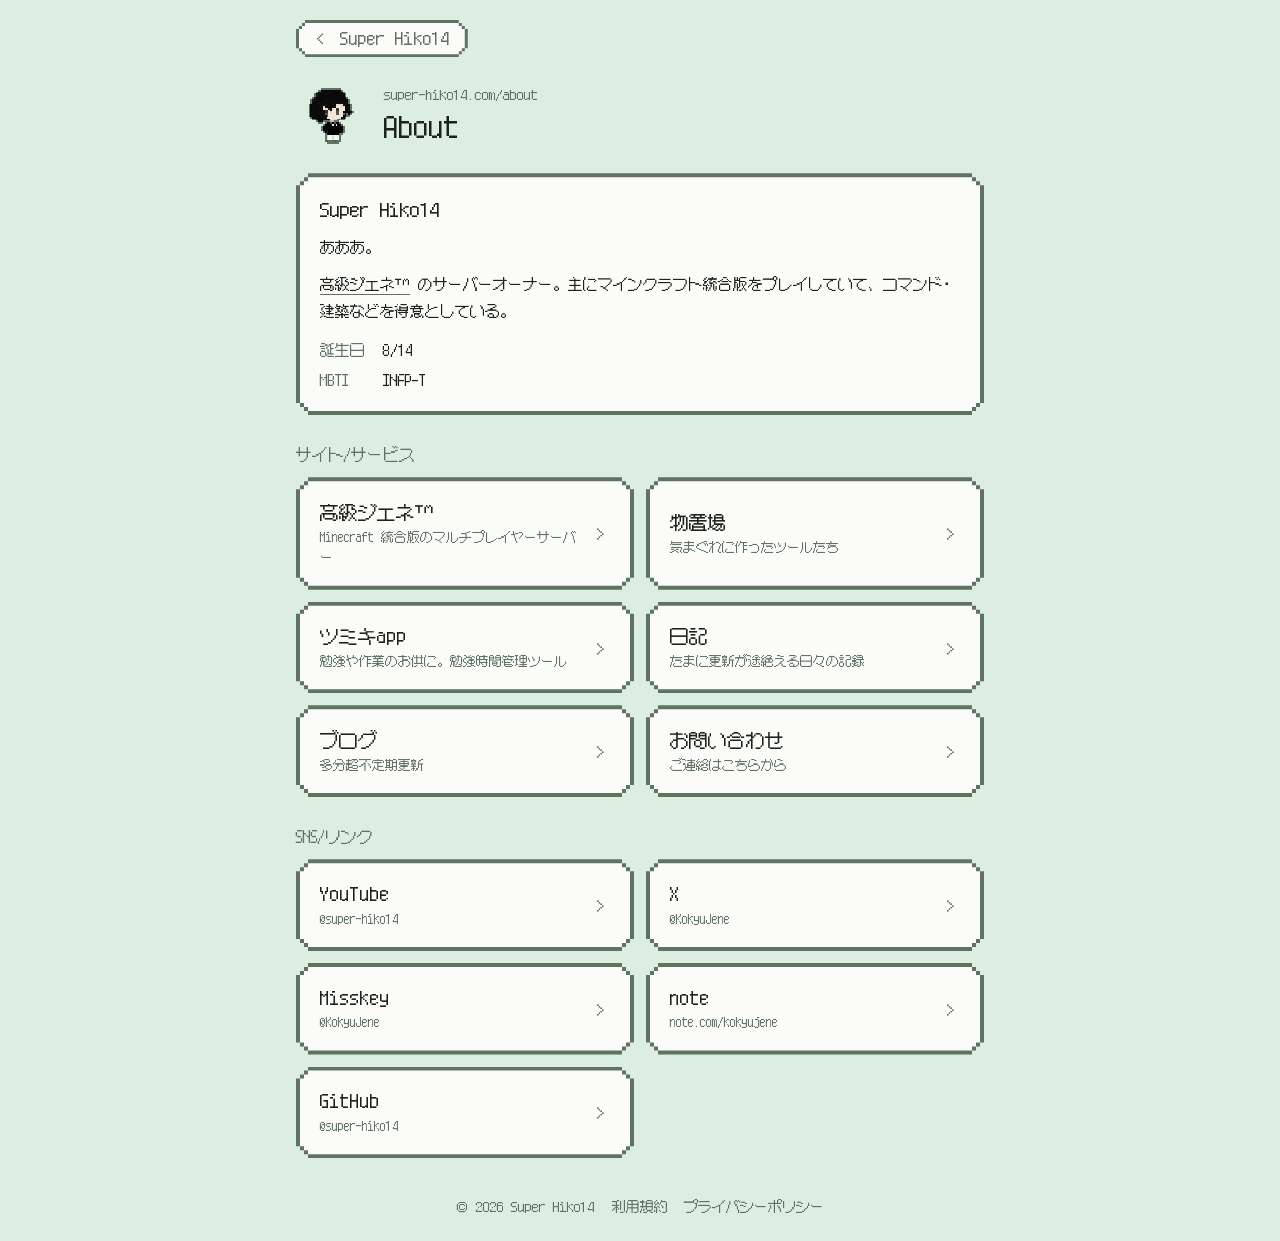
==== about/index.html @ 376801e6 "Consolidate sub site into super-hiko14.com - Add about, contact, monooki (tools) pages with shared p" ====
<!DOCTYPE html>
<html lang="ja">
<head>
<meta charset="utf-8">
<meta name="viewport" content="width=device-width, initial-scale=1, viewport-fit=cover">
<title>About — Super Hiko14</title>
<meta name="description" content="Super Hiko14とその運営するサイト/サービスについて紹介するページです。">
<link rel="canonical" href="https://super-hiko14.com/about/">
<meta name="theme-color" content="#dcede1">
<link rel="icon" href="/favicon.ico" sizes="any">
<link rel="icon" type="image/png" href="/favicon.png">
<meta property="og:type" content="profile">
<meta property="og:site_name" content="Super Hiko14">
<meta property="og:title" content="About — Super Hiko14">
<meta property="og:description" content="Super Hiko14とその運営するサイト/サービスについて紹介するページです。">
<meta property="og:url" content="https://super-hiko14.com/about/">
<meta property="og:image" content="https://super-hiko14.com/sozai/images/eee.png">
<meta name="twitter:card" content="summary">
<link rel="stylesheet" href="/sozai/site.css">
</head>
<body>
<div class="page">
  <div class="top"><a class="chip back" href="/">‹ Super Hiko14</a></div>

  <header class="head">
    <img src="/sozai/images/eee.png" alt="" width="72" height="72">
    <div>
      <p class="eyebrow">super-hiko14.com/about</p>
      <h1>About</h1>
    </div>
  </header>

  <section class="card">
    <h2>Super Hiko14</h2>
    <p>あああ。</p>
    <p><a href="https://kokyujene.super-hiko14.com" target="_blank" rel="noopener">高級ジェネ™</a> のサーバーオーナー。主にマインクラフト統合版をプレイしていて、コマンド･建築などを得意としている。</p>
    <dl class="facts">
      <dt>誕生日</dt><dd>8/14</dd>
      <dt>MBTI</dt><dd>INFP-T</dd>
    </dl>
  </section>

  <h2 class="section-title">サイト/サービス</h2>
  <ul class="links two">
    <li><a class="card" href="https://kokyujene.super-hiko14.com" target="_blank" rel="noopener">
      <span><span class="t">高級ジェネ™</span><span class="d">Minecraft 統合版のマルチプレイヤーサーバー</span></span><span class="go">›</span></a></li>
    <li><a class="card" href="/monooki/">
      <span><span class="t">物置場</span><span class="d">気まぐれに作ったツールたち</span></span><span class="go">›</span></a></li>
    <li><a class="card" href="https://tsumiki.app" target="_blank" rel="noopener">
      <span><span class="t">ツミキapp</span><span class="d">勉強や作業のお供に。勉強時間管理ツール</span></span><span class="go">›</span></a></li>
    <li><a class="card" href="https://super-hiko14.me/diary/">
      <span><span class="t">日記</span><span class="d">たまに更新が途絶える日々の記録</span></span><span class="go">›</span></a></li>
    <li><a class="card" href="https://super-hiko14.me/blog/">
      <span><span class="t">ブログ</span><span class="d">多分超不定期更新</span></span><span class="go">›</span></a></li>
    <li><a class="card" href="/contact/">
      <span><span class="t">お問い合わせ</span><span class="d">ご連絡はこちらから</span></span><span class="go">›</span></a></li>
  </ul>

  <h2 class="section-title">SNS/リンク</h2>
  <ul class="links two">
    <li><a class="card" href="https://www.youtube.com/@super-hiko14" target="_blank" rel="noopener">
      <span><span class="t">YouTube</span><span class="d">@super-hiko14</span></span><span class="go">›</span></a></li>
    <li><a class="card" href="https://x.com/KokyuJene" target="_blank" rel="noopener">
      <span><span class="t">X</span><span class="d">@KokyuJene</span></span><span class="go">›</span></a></li>
    <li><a class="card" href="https://misskey.io/@KokyuJene" target="_blank" rel="noopener">
      <span><span class="t">Misskey</span><span class="d">@KokyuJene</span></span><span class="go">›</span></a></li>
    <li><a class="card" href="https://note.com/kokyujene" target="_blank" rel="noopener">
      <span><span class="t">note</span><span class="d">note.com/kokyujene</span></span><span class="go">›</span></a></li>
    <li><a class="card" href="https://github.com/super-hiko14" target="_blank" rel="noopener">
      <span><span class="t">GitHub</span><span class="d">@super-hiko14</span></span><span class="go">›</span></a></li>
  </ul>
</div>

<footer class="foot">
  <span>&copy; 2026 Super Hiko14</span>
  <a href="/terms/">利用規約</a>
  <a href="/privacypolicy/">プライバシーポリシー</a>
</footer>
</body>
</html>
---- sozai/site.css ----
/* =============================================
   トップ以外のページ(About・物置場・お問い合わせ・規約など)で使う共通の見た目
   トップ(index.html)と同じ色・同じドットの角
============================================= */
@font-face{
  font-family:"MaruMinya";
  src: url(/sozai/fonts/x12y12pxMaruMinya.ttf) format("truetype");
  font-display:swap;
}
:root{
  color-scheme:light;
  --bg:#dcede1;
  --ink:#1c231e;
  --line:#607363;
  --paper:#fbfcfa;
  --hover:#eaf3ec;
  --soft:#c5ddcc;
  --pixel:"MaruMinya","Hiragino Kaku Gothic ProN","Yu Gothic",Meiryo,sans-serif;
  --text:var(--pixel);   /* 本文もドットフォントでそろえる */
  box-sizing:border-box;
}
*,*::before,*::after{box-sizing:inherit}
html{background:var(--bg);-webkit-text-size-adjust:100%}
body{
  margin:0;min-height:100svh;
  display:flex;flex-direction:column;
  background:var(--bg);color:var(--ink);
  font-family:var(--text);font-size:15px;line-height:1.8;
  -webkit-tap-highlight-color:transparent;
  padding:env(safe-area-inset-top,0px) 0 env(safe-area-inset-bottom,0px);
}
a{color:inherit;text-underline-offset:3px;text-decoration-color:var(--line)}
a:hover{text-decoration-thickness:2px}
::selection{background:var(--soft)}

.page{
  width:100%;max-width:720px;margin:0 auto;padding:20px 16px 0;
  flex:1;
  animation:rise .5s cubic-bezier(.16,.9,.3,1) both;
}
@keyframes rise{from{opacity:0;transform:translateY(10px)}to{opacity:1;transform:none}}

/* ---------- ドットの角(chip = 押せるもの、card = 箱) ---------- */
.chip,.card{
  position:relative;isolation:isolate;
  background:var(--line);
  clip-path:polygon(0 calc(var(--p)*3),calc(var(--p)*1) calc(var(--p)*3),calc(var(--p)*1) calc(var(--p)*2),calc(var(--p)*2) calc(var(--p)*2),calc(var(--p)*2) calc(var(--p)*1),calc(var(--p)*3) calc(var(--p)*1),calc(var(--p)*3) 0,calc(100% - var(--p)*3) 0,calc(100% - var(--p)*3) calc(var(--p)*1),calc(100% - var(--p)*2) calc(var(--p)*1),calc(100% - var(--p)*2) calc(var(--p)*2),calc(100% - var(--p)*1) calc(var(--p)*2),calc(100% - var(--p)*1) calc(var(--p)*3),100% calc(var(--p)*3),100% calc(100% - var(--p)*3),calc(100% - var(--p)*1) calc(100% - var(--p)*3),calc(100% - var(--p)*1) calc(100% - var(--p)*2),calc(100% - var(--p)*2) calc(100% - var(--p)*2),calc(100% - var(--p)*2) calc(100% - var(--p)*1),calc(100% - var(--p)*3) calc(100% - var(--p)*1),calc(100% - var(--p)*3) 100%,calc(var(--p)*3) 100%,calc(var(--p)*3) calc(100% - var(--p)*1),calc(var(--p)*2) calc(100% - var(--p)*1),calc(var(--p)*2) calc(100% - var(--p)*2),calc(var(--p)*1) calc(100% - var(--p)*2),calc(var(--p)*1) calc(100% - var(--p)*3),0 calc(100% - var(--p)*3));
}
.chip::before,.card::before{
  content:"";position:absolute;inset:0;z-index:-1;
  background:var(--paper);
  clip-path:polygon(calc(var(--p)*1) calc(var(--p)*3),calc(var(--p)*2) calc(var(--p)*3),calc(var(--p)*2) calc(var(--p)*2),calc(var(--p)*3) calc(var(--p)*2),calc(var(--p)*3) calc(var(--p)*1),calc(100% - var(--p)*3) calc(var(--p)*1),calc(100% - var(--p)*3) calc(var(--p)*2),calc(100% - var(--p)*2) calc(var(--p)*2),calc(100% - var(--p)*2) calc(var(--p)*3),calc(100% - var(--p)*1) calc(var(--p)*3),calc(100% - var(--p)*1) calc(100% - var(--p)*3),calc(100% - var(--p)*2) calc(100% - var(--p)*3),calc(100% - var(--p)*2) calc(100% - var(--p)*2),calc(100% - var(--p)*3) calc(100% - var(--p)*2),calc(100% - var(--p)*3) calc(100% - var(--p)*1),calc(var(--p)*3) calc(100% - var(--p)*1),calc(var(--p)*3) calc(100% - var(--p)*2),calc(var(--p)*2) calc(100% - var(--p)*2),calc(var(--p)*2) calc(100% - var(--p)*3),calc(var(--p)*1) calc(100% - var(--p)*3));
  transition:background-color .15s ease;
}

.chip{
  --p:3px;
  display:inline-flex;align-items:center;gap:.35em;
  margin:0;padding:calc(.3rem + var(--p)) calc(.9rem + var(--p));
  border:0;color:var(--ink);
  font:inherit;font-family:var(--pixel);font-size:18px;line-height:1.2;
  text-decoration:none;white-space:nowrap;cursor:pointer;
  transition:background-color .15s ease;
}
.chip:hover,.chip:focus-visible{background:var(--ink)}
.chip:hover::before,.chip:focus-visible::before{background:var(--hover)}
.chip:focus-visible{outline:none;text-decoration:underline}
.chip:disabled{cursor:default;opacity:.6}
.chip.back{color:var(--line)}

.card{--p:4px;padding:calc(1.1rem + var(--p)) calc(1.25rem + var(--p))}
.card + .card,.card + .links,.links + .card{margin-top:14px}

/* ---------- ページの頭 ---------- */
.top{display:flex;justify-content:space-between;align-items:center;margin-bottom:22px}
.head{display:flex;align-items:center;gap:16px;margin:0 0 22px}
.head img{
  width:72px;height:72px;flex:none;
  image-rendering:pixelated;image-rendering:crisp-edges;
  -webkit-user-drag:none;user-select:none;
}
.eyebrow{margin:0;color:var(--line);font-family:var(--pixel);font-size:14px;line-height:1.4}
h1{margin:.1em 0 0;font-family:var(--pixel);font-size:30px;line-height:1.25;font-weight:normal}
h2{margin:0 0 .5em;font-family:var(--pixel);font-size:20px;line-height:1.4;font-weight:normal}
.lead{margin:0}
.muted,.note{color:var(--line)}
.note{font-size:13px;margin:.6em 0 0}
.card p{margin:0}
.card p + p{margin-top:.7em}
.card ul{margin:.3em 0 0;padding-left:1.2em}
code{font-family:inherit;font-size:.92em;background:var(--hover);padding:0 .3em}

/* ---------- リンクの一覧(押すと開くカード) ---------- */
.links{display:grid;gap:12px;margin:0;padding:0;list-style:none}
@media (min-width:600px){.links.two{grid-template-columns:1fr 1fr}}
.links a.card{
  display:flex;align-items:center;gap:12px;
  text-decoration:none;color:inherit;height:100%;
  transition:background-color .15s ease,transform .15s ease;
}
.links a.card:hover,.links a.card:focus-visible{background:var(--ink);outline:none}
.links a.card:hover::before,.links a.card:focus-visible::before{background:var(--hover)}
.links a.card:active{transform:translateY(1px)}
.links .t{display:block;font-family:var(--pixel);font-size:19px;line-height:1.35}
.links .d{display:block;color:var(--line);font-size:13px;line-height:1.6;margin-top:2px}
.links .go{margin-left:auto;color:var(--line);font-family:var(--pixel);font-size:20px}
.links .tag{
  display:inline-block;margin-left:.5em;padding:0 .4em;
  background:var(--hover);color:var(--line);font-family:var(--text);font-size:11px;vertical-align:middle;
}
.section-title{margin:28px 0 12px;color:var(--line);font-family:var(--pixel);font-size:16px}

/* ---------- 規約・ポリシー(ざっくりまとめ・目次・小見出し) ---------- */
html{scroll-behavior:smooth}
section[id]{scroll-margin-top:16px}
.summary{margin:.4em 0 0;padding:0;list-style:none}
.summary li{position:relative;padding-left:1.4em}
.summary li + li{margin-top:.35em}
.summary li::before{content:"";position:absolute;left:.2em;top:.62em;width:6px;height:6px;background:var(--line)}
.toc{margin:.2em 0 0;padding:0;list-style:none;counter-reset:toc;display:grid;gap:.15em .8em}
@media (min-width:600px){.toc{grid-template-columns:1fr 1fr}}
.toc a{text-decoration:none}
.toc a:hover{text-decoration:underline}
.toc a::before{counter-increment:toc;content:counter(toc) ". ";color:var(--line)}
h3{margin:1em 0 .3em;font-family:var(--pixel);font-size:16px;font-weight:normal;color:var(--line)}
h3:first-of-type{margin-top:.4em}
.items{margin:.3em 0 0;padding:0;list-style:none}
.items li{display:grid;grid-template-columns:3.2em 1fr;gap:.6em}
.items li + li{margin-top:.25em}
.items b{font-weight:normal;color:var(--line)}
.svc{margin:.4em 0 0;display:grid;gap:10px}
.svc > div{padding:.6em .8em;background:var(--hover)}
.svc dt{font-size:16px}
.svc dd{margin:.15em 0 0;font-size:14px}
.svc dd span{color:var(--line)}
.updated{margin:0 0 .6em;color:var(--line);font-size:13px}

/* ---------- 小さな表(プロフィール) ---------- */
.facts{display:grid;grid-template-columns:auto 1fr;gap:.2em 1.2em;margin:.8em 0 0}
.facts dt{color:var(--line);font-family:var(--pixel)}
.facts dd{margin:0}

/* ---------- フォーム ---------- */
.field{display:block;margin-bottom:16px}
.field > span{display:block;margin-bottom:4px;font-family:var(--pixel);font-size:16px}
.req{color:#b5524a;margin-left:.2em}
.input{
  display:block;width:100%;
  padding:.55em .7em;border:3px solid var(--line);border-radius:0;
  background:var(--paper);color:var(--ink);font:inherit;
  transition:border-color .15s ease,background-color .15s ease;
}
.input:focus{outline:none;border-color:var(--ink);background:#fff}
textarea.input{resize:vertical;min-height:10em}
.check{display:flex;align-items:flex-start;gap:.5em;cursor:pointer}
.check input{width:18px;height:18px;margin:.3em 0 0;accent-color:var(--line)}
.err{display:block;min-height:1.2em;color:#b5524a;font-size:13px}
.actions{display:flex;gap:10px;flex-wrap:wrap;margin-top:6px}
.status{margin-top:14px;font-family:var(--pixel)}
.status.ok{color:var(--line)}
.status.ng{color:#b5524a}

/* ---------- 下 ---------- */
.foot{
  width:100%;max-width:720px;margin:0 auto;
  padding:36px 16px 22px;
  display:flex;flex-wrap:wrap;justify-content:center;gap:.3em 1.2em;
  color:var(--line);font-family:var(--pixel);font-size:14px;
}
.foot a{text-decoration:none}
.foot a:hover{text-decoration:underline}

@media (max-width:420px){
  h1{font-size:26px}
  .head img{width:56px;height:56px}
  .card{padding:calc(.9rem + var(--p)) calc(1rem + var(--p))}
}
@media (prefers-reduced-motion:reduce){
  .page{animation:none}
}
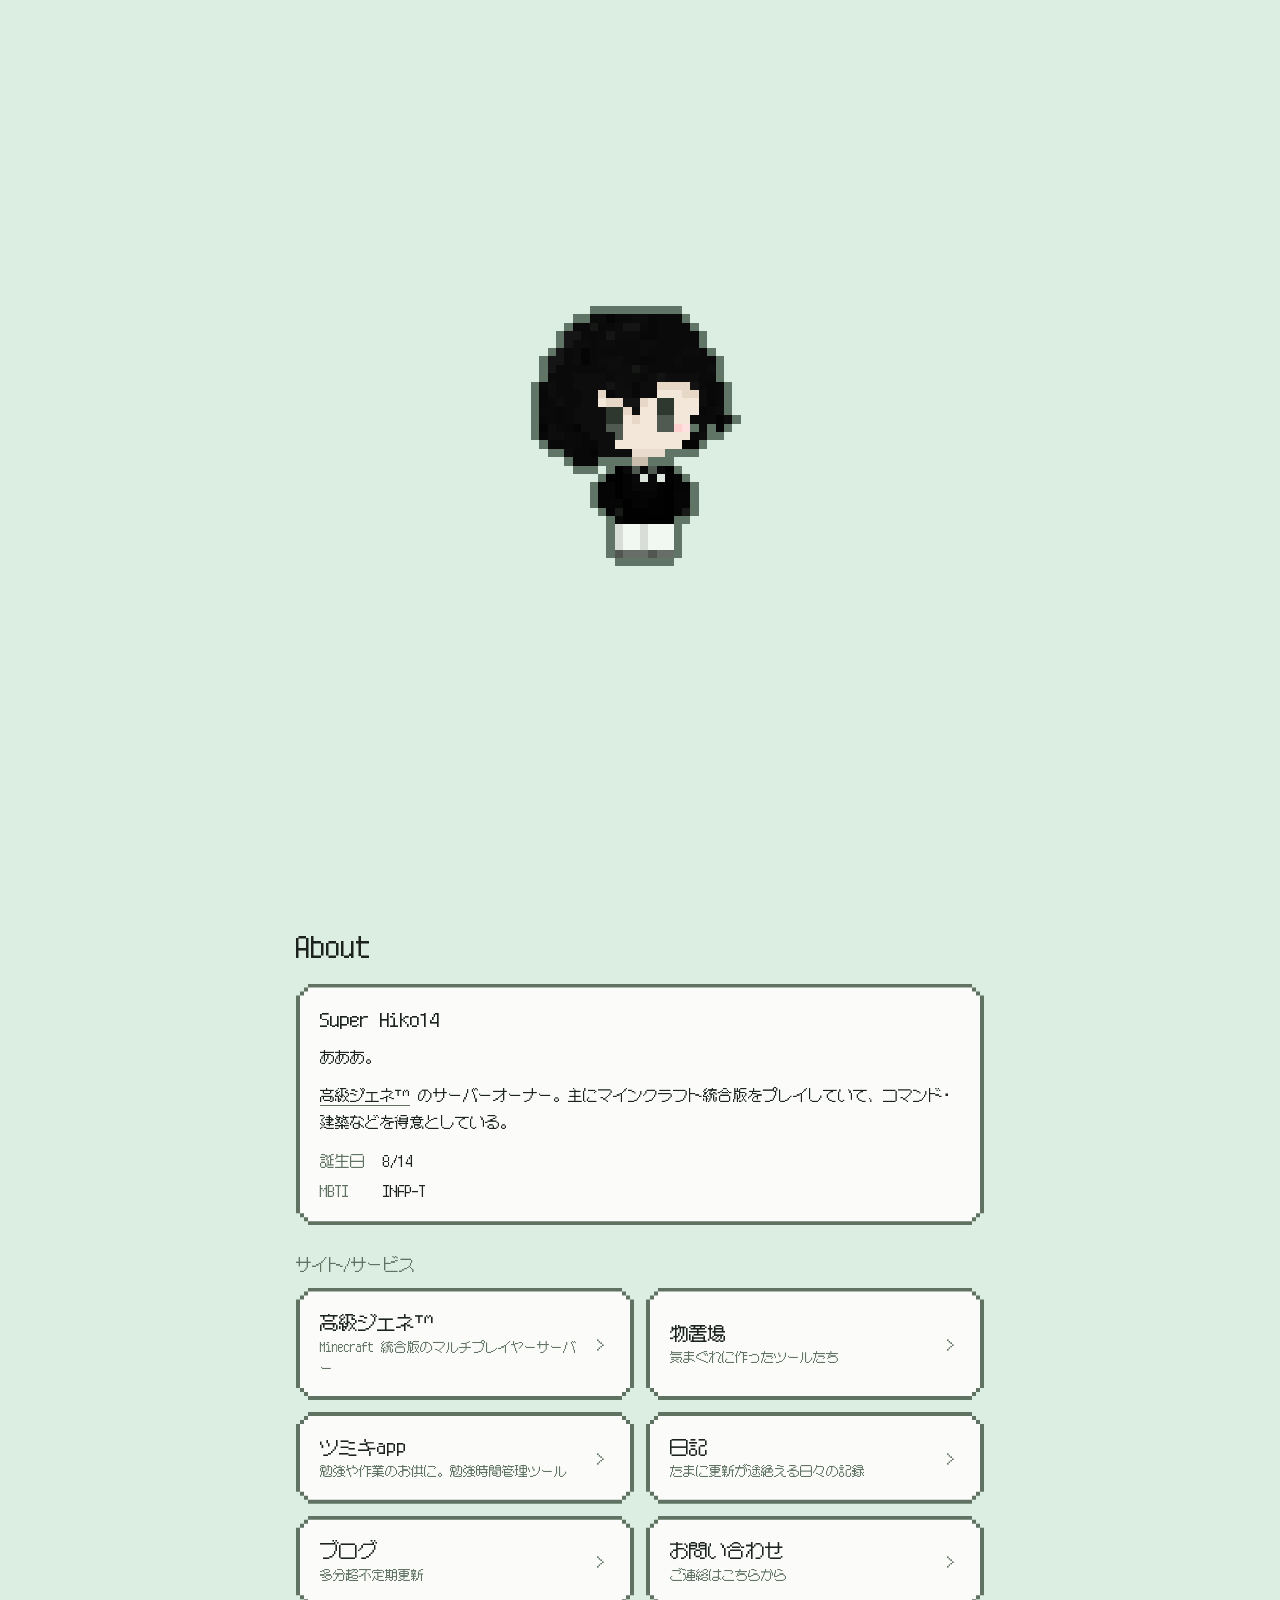
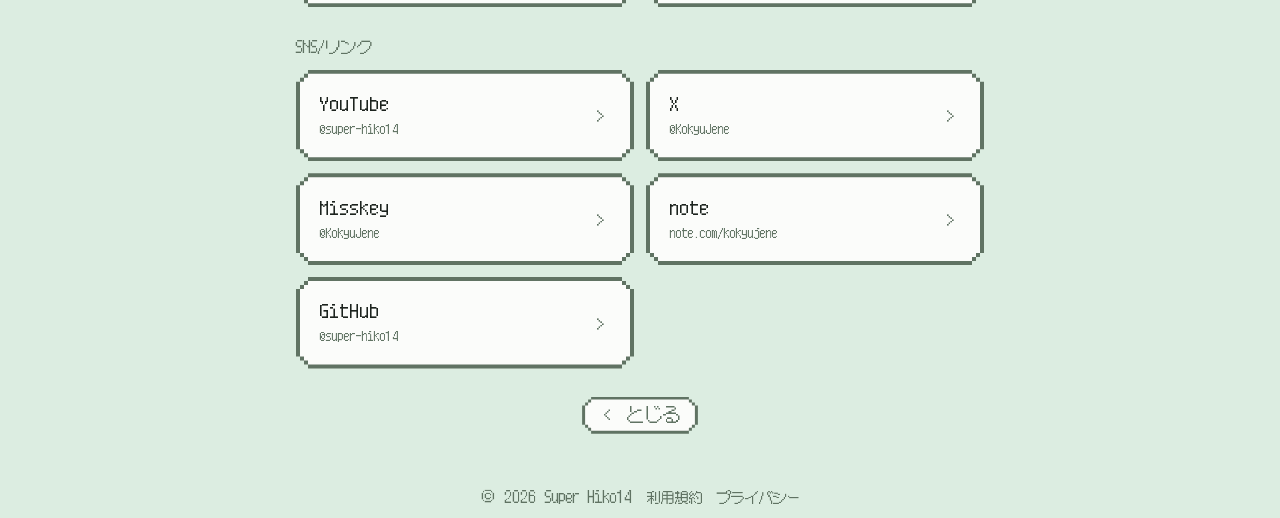
==== commit 2918b0f1: "a" ====
--- a/about/index.html
+++ b/about/index.html
@@ -2,79 +2,15 @@
 <html lang="ja">
 <head>
 <meta charset="utf-8">
-<meta name="viewport" content="width=device-width, initial-scale=1, viewport-fit=cover">
+<meta name="viewport" content="width=device-width, initial-scale=1">
 <title>About — Super Hiko14</title>
-<meta name="description" content="Super Hiko14とその運営するサイト/サービスについて紹介するページです。">
-<link rel="canonical" href="https://super-hiko14.com/about/">
-<meta name="theme-color" content="#dcede1">
-<link rel="icon" href="/favicon.ico" sizes="any">
-<link rel="icon" type="image/png" href="/favicon.png">
-<meta property="og:type" content="profile">
-<meta property="og:site_name" content="Super Hiko14">
-<meta property="og:title" content="About — Super Hiko14">
-<meta property="og:description" content="Super Hiko14とその運営するサイト/サービスについて紹介するページです。">
-<meta property="og:url" content="https://super-hiko14.com/about/">
-<meta property="og:image" content="https://super-hiko14.com/sozai/images/eee.png">
-<meta name="twitter:card" content="summary">
-<link rel="stylesheet" href="/sozai/site.css">
+<!-- About はトップページの中に引っ越しました。古いリンクから来た人をそちらへ送ります -->
+<meta name="robots" content="noindex">
+<link rel="canonical" href="https://super-hiko14.com/">
+<meta http-equiv="refresh" content="0;url=/#about">
+<script>location.replace("/#about")</script>
 </head>
 <body>
-<div class="page">
-  <div class="top"><a class="chip back" href="/">‹ Super Hiko14</a></div>
-
-  <header class="head">
-    <img src="/sozai/images/eee.png" alt="" width="72" height="72">
-    <div>
-      <p class="eyebrow">super-hiko14.com/about</p>
-      <h1>About</h1>
-    </div>
-  </header>
-
-  <section class="card">
-    <h2>Super Hiko14</h2>
-    <p>あああ。</p>
-    <p><a href="https://kokyujene.super-hiko14.com" target="_blank" rel="noopener">高級ジェネ™</a> のサーバーオーナー。主にマインクラフト統合版をプレイしていて、コマンド･建築などを得意としている。</p>
-    <dl class="facts">
-      <dt>誕生日</dt><dd>8/14</dd>
-      <dt>MBTI</dt><dd>INFP-T</dd>
-    </dl>
-  </section>
-
-  <h2 class="section-title">サイト/サービス</h2>
-  <ul class="links two">
-    <li><a class="card" href="https://kokyujene.super-hiko14.com" target="_blank" rel="noopener">
-      <span><span class="t">高級ジェネ™</span><span class="d">Minecraft 統合版のマルチプレイヤーサーバー</span></span><span class="go">›</span></a></li>
-    <li><a class="card" href="/monooki/">
-      <span><span class="t">物置場</span><span class="d">気まぐれに作ったツールたち</span></span><span class="go">›</span></a></li>
-    <li><a class="card" href="https://tsumiki.app" target="_blank" rel="noopener">
-      <span><span class="t">ツミキapp</span><span class="d">勉強や作業のお供に。勉強時間管理ツール</span></span><span class="go">›</span></a></li>
-    <li><a class="card" href="https://super-hiko14.me/diary/">
-      <span><span class="t">日記</span><span class="d">たまに更新が途絶える日々の記録</span></span><span class="go">›</span></a></li>
-    <li><a class="card" href="https://super-hiko14.me/blog/">
-      <span><span class="t">ブログ</span><span class="d">多分超不定期更新</span></span><span class="go">›</span></a></li>
-    <li><a class="card" href="/contact/">
-      <span><span class="t">お問い合わせ</span><span class="d">ご連絡はこちらから</span></span><span class="go">›</span></a></li>
-  </ul>
-
-  <h2 class="section-title">SNS/リンク</h2>
-  <ul class="links two">
-    <li><a class="card" href="https://www.youtube.com/@super-hiko14" target="_blank" rel="noopener">
-      <span><span class="t">YouTube</span><span class="d">@super-hiko14</span></span><span class="go">›</span></a></li>
-    <li><a class="card" href="https://x.com/KokyuJene" target="_blank" rel="noopener">
-      <span><span class="t">X</span><span class="d">@KokyuJene</span></span><span class="go">›</span></a></li>
-    <li><a class="card" href="https://misskey.io/@KokyuJene" target="_blank" rel="noopener">
-      <span><span class="t">Misskey</span><span class="d">@KokyuJene</span></span><span class="go">›</span></a></li>
-    <li><a class="card" href="https://note.com/kokyujene" target="_blank" rel="noopener">
-      <span><span class="t">note</span><span class="d">note.com/kokyujene</span></span><span class="go">›</span></a></li>
-    <li><a class="card" href="https://github.com/super-hiko14" target="_blank" rel="noopener">
-      <span><span class="t">GitHub</span><span class="d">@super-hiko14</span></span><span class="go">›</span></a></li>
-  </ul>
-</div>
-
-<footer class="foot">
-  <span>&copy; 2026 Super Hiko14</span>
-  <a href="/terms/">利用規約</a>
-  <a href="/privacypolicy/">プライバシーポリシー</a>
-</footer>
+<p><a href="/#about">About はこちらに移動しました</a></p>
 </body>
 </html>
